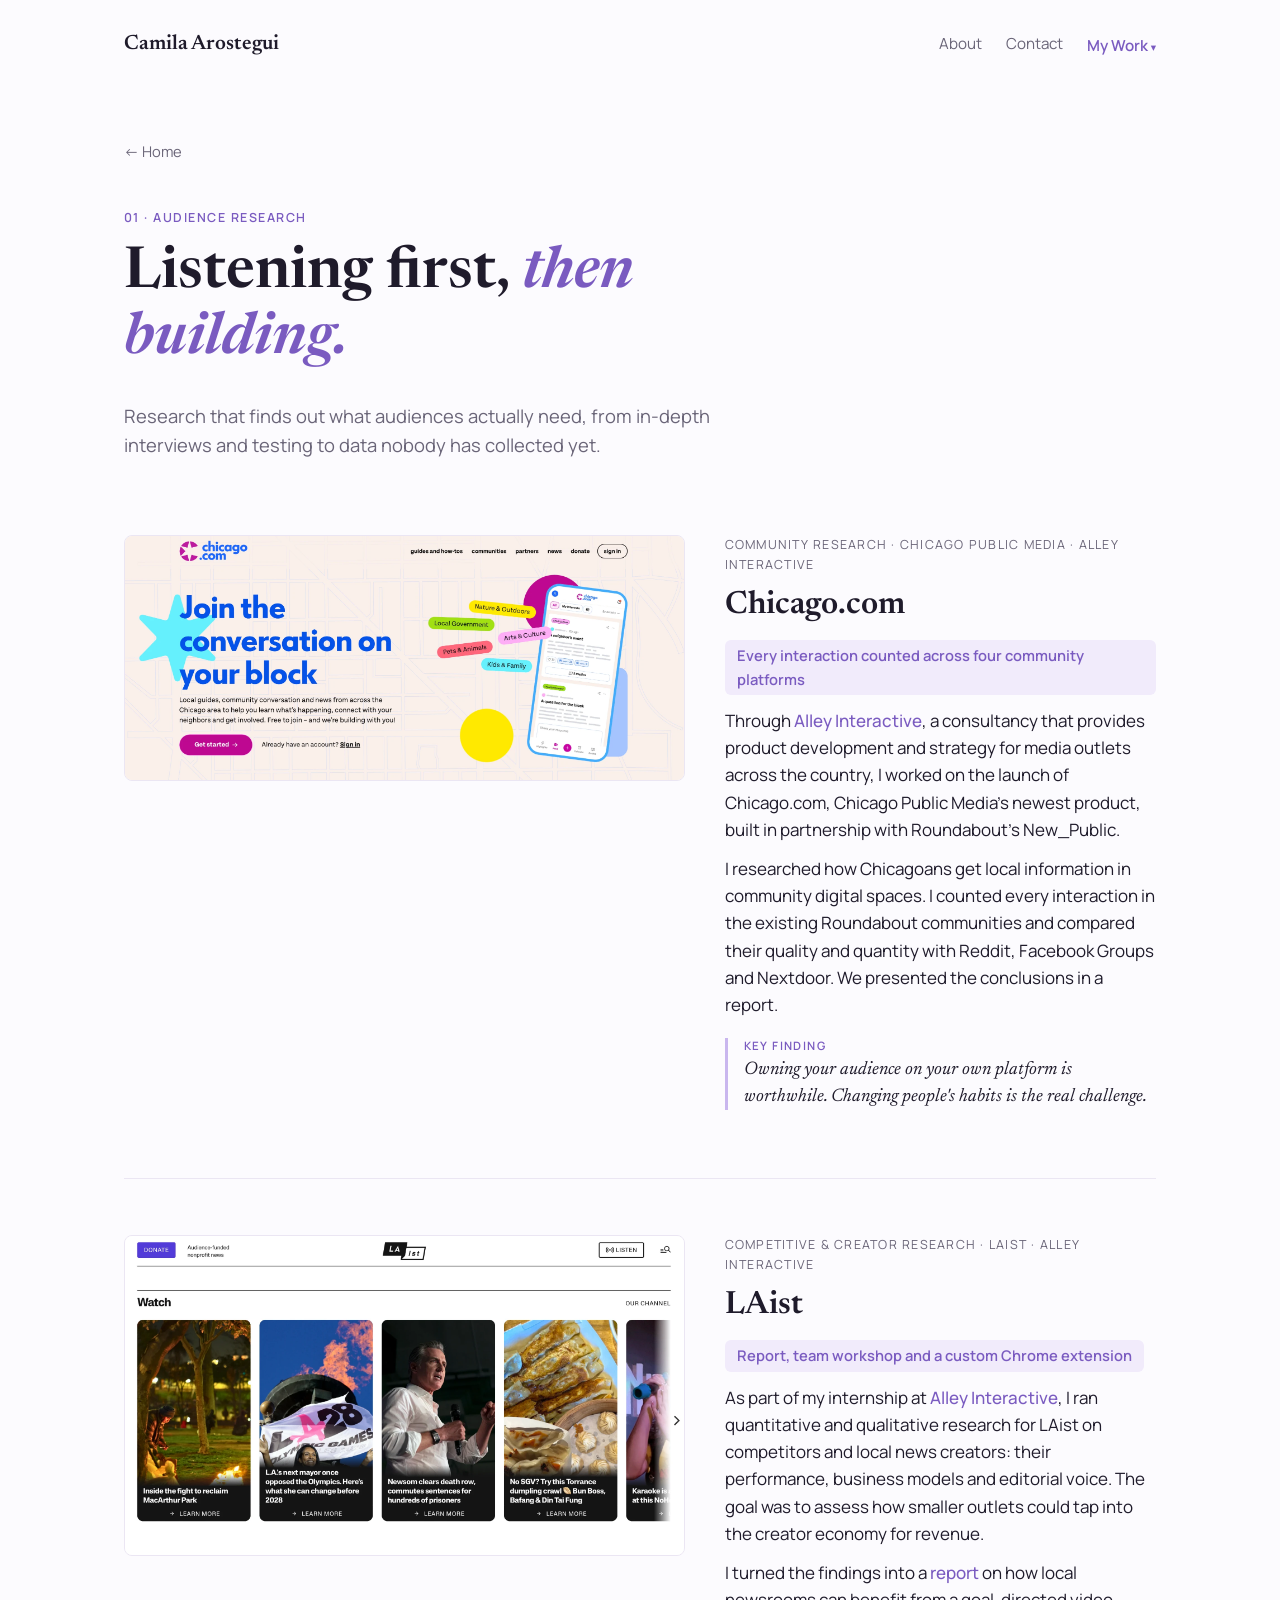
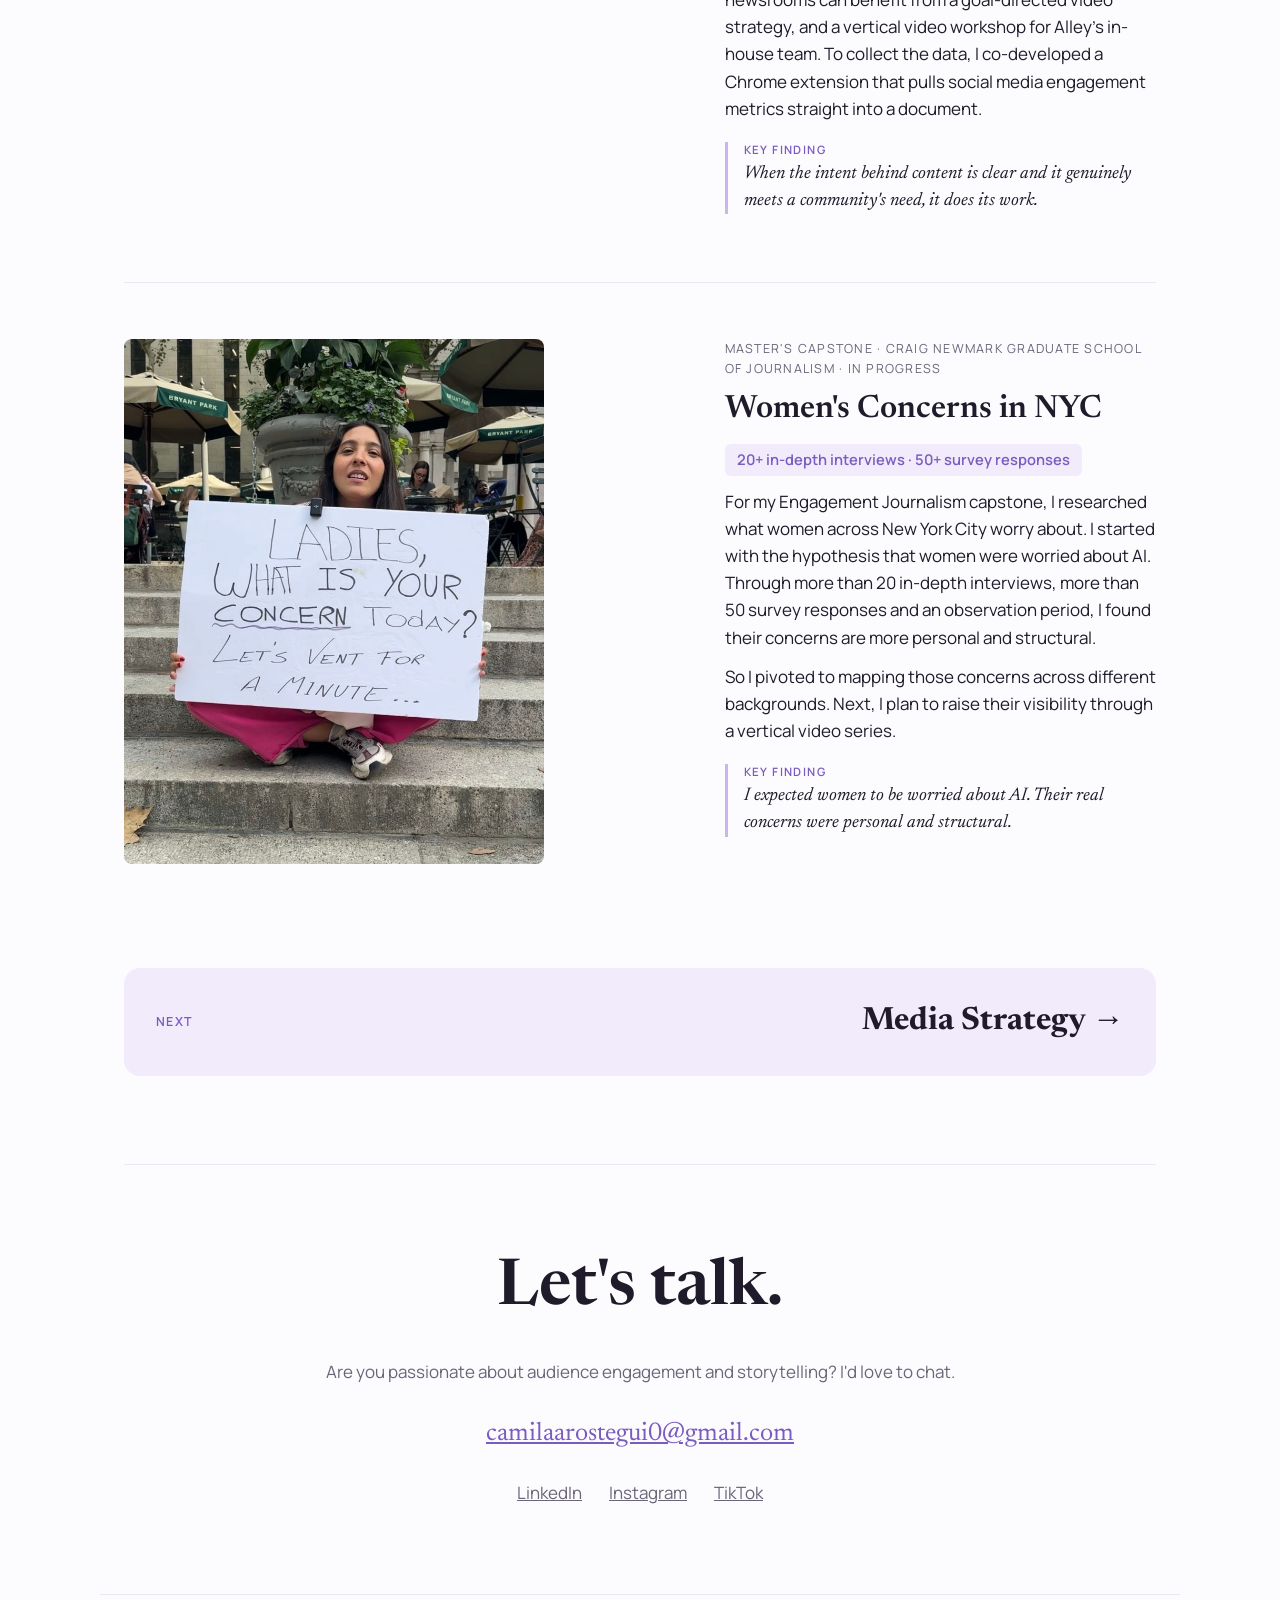
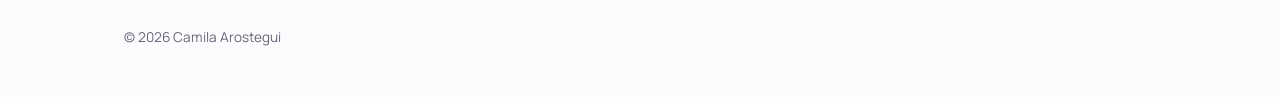
==== audience-research.html @ f0f3eaea "Launch portfolio site Co-Authored-By: Claude Opus 5.5 <noreply@anthropic.com>" ====
<!doctype html>
<html lang="en">
<head>
  <meta charset="utf-8">
  <meta name="viewport" content="width=device-width, initial-scale=1">
  <title>Audience Research — Camila Arostegui</title>
  <meta name="description" content="Audience research by Camila Arostegui: interviews, testing and original data about what communities need.">
  <link rel="preconnect" href="https://fonts.googleapis.com">
  <link rel="preconnect" href="https://fonts.gstatic.com" crossorigin>
  <link href="https://fonts.googleapis.com/css2?family=Newsreader:ital,opsz,wght@0,6..72,400;0,6..72,600;1,6..72,400;1,6..72,600&family=Manrope:wght@400;500;600;700&display=swap" rel="stylesheet">
  <link rel="stylesheet" href="styles.css">
</head>
<body>
  <header class="site-header">
    <a class="logo" href="index.html">Camila Arostegui</a>
    <nav aria-label="Main">
      <a href="index.html#about">About</a>
      <a href="#contact">Contact</a>
      <div class="dropdown">
        <a href="index.html#work" class="dropdown-toggle current" aria-haspopup="true">My Work <span aria-hidden="true">▾</span></a>
        <div class="dropdown-menu">
          <a href="audience-research.html" class="current" aria-current="page">Audience Research</a>
          <a href="media-strategy.html">Media Strategy</a>
          <a href="reporting.html">Reporting</a>
        </div>
      </div>
    </nav>
  </header>

  <main id="top">
    <section class="page-head">
      <a class="back" href="index.html">← Home</a>
      <p class="kicker">01 · Audience Research</p>
      <h1>Listening first, <em>then building.</em></h1>
      <p class="lede">Research that finds out what audiences actually need, from in-depth interviews and testing to data nobody has collected yet.</p>
    </section>

    <section class="work">
      <article class="feature">
        <a class="thumb has-img screenshot" href="https://chicago.com" target="_blank" rel="noopener" tabindex="-1">
          <img src="images/chicago-com.webp" alt="Chicago.com homepage: Join the conversation on your block, with topic tags and the community app on a phone." width="2000" height="873" loading="lazy">
        </a>
        <div>
          <p class="meta">Community research · Chicago Public Media · Alley Interactive</p>
          <h3><a href="https://chicago.com" target="_blank" rel="noopener">Chicago.com</a></h3>
          <p class="result">Every interaction counted across four community platforms</p>
          <p>Through <a class="text-link" href="https://alley.com/" target="_blank" rel="noopener">Alley Interactive</a>, a consultancy that provides product development and strategy for media outlets across the country, I worked on the launch of Chicago.com, Chicago Public Media's newest product, built in partnership with Roundabout's New_Public.</p>
          <p>I researched how Chicagoans get local information in community digital spaces. I counted every interaction in the existing Roundabout communities and compared their quality and quantity with Reddit, Facebook Groups and Nextdoor. We presented the conclusions in a report.</p>
          <p class="finding">Owning your audience on your own platform is worthwhile. Changing people's habits is the real challenge.</p>
        </div>
      </article>

      <article class="feature">
        <a class="thumb has-img screenshot" href="https://newoldweb.com/what-do-local-publishers-get-out-of-vertical-video" target="_blank" rel="noopener" tabindex="-1">
          <img src="images/laist.webp" alt="LAist's Watch section showing a row of vertical video stories." width="2000" height="1142" loading="lazy">
        </a>
        <div>
          <p class="meta">Competitive &amp; creator research · LAist · Alley Interactive</p>
          <h3><a href="https://newoldweb.com/what-do-local-publishers-get-out-of-vertical-video" target="_blank" rel="noopener">LAist</a></h3>
          <p class="result">Report, team workshop and a custom Chrome extension</p>
          <p>As part of my internship at <a class="text-link" href="https://alley.com/" target="_blank" rel="noopener">Alley Interactive</a>, I ran quantitative and qualitative research for LAist on competitors and local news creators: their performance, business models and editorial voice. The goal was to assess how smaller outlets could tap into the creator economy for revenue.</p>
          <p>I turned the findings into a <a class="text-link" href="https://newoldweb.com/what-do-local-publishers-get-out-of-vertical-video" target="_blank" rel="noopener">report</a> on how local newsrooms can benefit from a goal-directed video strategy, and a vertical video workshop for Alley's in-house team. To collect the data, I co-developed a Chrome extension that pulls social media engagement metrics straight into a document.</p>
          <p class="finding">When the intent behind content is clear and it genuinely meets a community's need, it does its work.</p>
        </div>
      </article>

      <article class="feature">
        <a class="thumb has-img portrait" href="https://www.instagram.com/p/De74T0MutDB/" target="_blank" rel="noopener" tabindex="-1">
          <img src="images/womens-concerns-nyc.jpg" alt="Camila sitting on the steps of Bryant Park holding a sign that reads: Ladies, what is your concern today? Let's vent for a minute." width="798" height="1400" loading="lazy">
        </a>
        <div>
          <p class="meta">Master's capstone · Craig Newmark Graduate School of Journalism · In progress</p>
          <h3><a href="https://www.instagram.com/p/De74T0MutDB/" target="_blank" rel="noopener">Women's Concerns in NYC</a></h3>
          <p class="result">20+ in-depth interviews · 50+ survey responses</p>
          <p>For my Engagement Journalism capstone, I researched what women across New York City worry about. I started with the hypothesis that women were worried about AI. Through more than 20 in-depth interviews, more than 50 survey responses and an observation period, I found their concerns are more personal and structural.</p>
          <p>So I pivoted to mapping those concerns across different backgrounds. Next, I plan to raise their visibility through a vertical video series.</p>
          <p class="finding">I expected women to be worried about AI. Their real concerns were personal and structural.</p>
        </div>
      </article>

      <article class="feature" hidden>
        <div class="thumb" data-label="El Gourmet Brand Relaunch" aria-hidden="true"></div>
        <div>
          <p class="meta">Brand research · El Gourmet, AMC Networks LATAM</p>
          <h3>El Gourmet Brand Relaunch</h3>
          <!-- TODO: result pill, description, key finding, link -->
          <p class="soon">Details coming soon.</p>
        </div>
      </article>
    </section>

    <section class="next-page">
      <a href="media-strategy.html"><span class="kicker">Next</span><strong>Media Strategy →</strong></a>
    </section>

    <section id="contact" class="contact">
      <h2>Let's talk.</h2>
      <p>Are you passionate about audience engagement and storytelling? I'd love to chat.</p>
      <a class="email" href="mailto:camilaarostegui0@gmail.com">camilaarostegui0@gmail.com</a>
      <div class="social">
        <a href="https://www.linkedin.com/in/camila-arostegui-7095aa18b/" target="_blank" rel="noopener">LinkedIn</a>
        <a href="https://www.instagram.com/qondahermanas/" target="_blank" rel="noopener">Instagram</a>
        <a href="https://www.tiktok.com/@qondahermanas" target="_blank" rel="noopener">TikTok</a>
      </div>
    </section>
  </main>

  <footer class="site-footer">© 2026 Camila Arostegui</footer>
</body>
</html>
---- styles.css ----
:root {
  --bg: #fcfbfe;          /* soft off-white with a hint of lilac */
  --surface: #ffffff;
  --ink: #1f1b2b;
  --muted: #6a6578;
  --rule: #ebe6f3;
  --accent: #7a5bc0;      /* deep lilac: text, links, buttons */
  --accent-soft: #c9b6ee; /* lilac details */
  --accent-wash: #f1ebfb; /* pale lilac fills */
  --serif: "Newsreader", Georgia, serif;
  --sans: "Manrope", system-ui, sans-serif;
  --max: 1080px;
}

* { box-sizing: border-box; }
html { scroll-behavior: smooth; scroll-padding-top: 24px; }
body {
  margin: 0;
  background: var(--bg);
  color: var(--ink);
  font: 17px/1.6 var(--sans);
}
a { color: inherit; }
h1, h2, h3 { font-family: var(--serif); font-weight: 600; line-height: 1.15; margin: 0 0 .5em; }
::selection { background: var(--accent-soft); }

.site-header, main, .site-footer {
  max-width: var(--max);
  margin: 0 auto;
  padding: 0 24px;
}

/* Header + nav */
.site-header {
  display: flex;
  justify-content: space-between;
  align-items: center;
  padding-top: 28px;
  padding-bottom: 28px;
}
.logo { font-family: var(--serif); font-size: 1.3rem; font-weight: 600; text-decoration: none; }
nav { display: flex; align-items: center; gap: 24px; }
nav a { text-decoration: none; font-size: .95rem; color: var(--muted); }
nav a:hover { color: var(--accent); }

.dropdown { position: relative; }
.dropdown-toggle span { font-size: .7em; }
.dropdown-menu {
  position: absolute; top: 100%; right: -12px; z-index: 10;
  min-width: 210px; padding: 8px; margin-top: 8px;
  background: var(--surface); border: 1px solid var(--rule); border-radius: 10px;
  box-shadow: 0 10px 30px rgba(122, 91, 192, .12);
  opacity: 0; visibility: hidden; transform: translateY(-4px);
  transition: opacity .15s, transform .15s, visibility .15s;
}
.dropdown-menu::before { content: ""; position: absolute; top: -10px; left: 0; right: 0; height: 10px; }
.dropdown:hover .dropdown-menu,
.dropdown:focus-within .dropdown-menu { opacity: 1; visibility: visible; transform: none; }
.dropdown-menu a { display: block; padding: 8px 12px; border-radius: 6px; color: var(--ink); }
.dropdown-menu a:hover, .dropdown-menu a.current { background: var(--accent-wash); color: var(--accent); }

/* Hero */
.hero { padding: 72px 0 96px; }
.kicker { text-transform: uppercase; letter-spacing: .12em; font-size: .78rem; color: var(--accent); font-weight: 600; }
.hero h1 { font-size: clamp(2.2rem, 5.5vw, 4rem); max-width: 18ch; }
.hero h1 em { color: var(--accent); }
.lede { font-size: 1.15rem; color: var(--muted); max-width: 54ch; }
nav a.current { color: var(--accent); font-weight: 600; }

/* Homepage: two options */
.options { display: flex; flex-direction: column; align-items: stretch; flex-wrap: nowrap; gap: 20px; margin-top: 48px; }
.option-btn {
  display: block; padding: 20px 24px; text-align: center; text-decoration: none;
  font-family: var(--serif); font-size: clamp(1.4rem, 2.5vw, 1.75rem); color: var(--accent);
  border: 3px solid var(--accent); background: transparent;
  transition: background .2s, color .2s;
}
.option-btn:hover, .option-btn:focus-visible { background: var(--accent); color: #fff; outline: none; }

/* Inner page header */
.page-head { padding: 48px 0 56px; }
.page-head h1 { font-size: clamp(2.2rem, 5vw, 3.6rem); max-width: 20ch; }
.page-head h1 em { color: var(--accent); }
.back { display: inline-block; margin-bottom: 32px; text-decoration: none; color: var(--muted); font-size: .92rem; }
.back:hover { color: var(--accent); }
.page-head + .work { padding-top: 0; }

/* Next page link */
.next-page { padding: 0 0 88px; }
.next-page a {
  display: flex; justify-content: space-between; align-items: center; gap: 16px;
  padding: 28px 32px; border-radius: 16px; background: var(--accent-wash); text-decoration: none;
}
.next-page .kicker { margin: 0; }
.next-page strong { font-family: var(--serif); font-size: clamp(1.4rem, 3vw, 2rem); }
.next-page a:hover strong { color: var(--accent); }
.btn {
  display: inline-block; padding: 12px 22px; border: 1px solid var(--ink);
  border-radius: 999px; text-decoration: none; font-weight: 500; font-size: .95rem;
}
.btn.primary { background: var(--accent); border-color: var(--accent); color: #fff; }
.btn:hover { border-color: var(--accent); color: var(--accent); }
.btn.primary:hover { background: #64479f; color: #fff; }

/* Sections */
section { padding: 88px 0; }
.section-head h2, .about h2 { font-size: 2.2rem; }

/* Work tabs */
.tabs {
  display: flex; gap: 4px; flex-wrap: wrap;
  border-bottom: 1px solid var(--rule); margin-bottom: 32px;
}
.tabs button {
  font: 500 .95rem var(--sans); color: var(--muted);
  background: none; border: 0; border-bottom: 2px solid transparent;
  padding: 12px 16px; margin-bottom: -1px; cursor: pointer;
}
.tabs button:hover { color: var(--accent); }
.tabs button[aria-selected="true"] { color: var(--accent); border-bottom-color: var(--accent); }
.tabs button:focus-visible { outline: 2px solid var(--accent-soft); outline-offset: 2px; border-radius: 4px; }
.panel-intro { color: var(--muted); margin: 0 0 32px; }

.thumb { background: var(--accent-wash); aspect-ratio: 3 / 2; border-radius: 8px; margin-bottom: 16px; }
.meta { font-size: .78rem; text-transform: uppercase; letter-spacing: .1em; color: var(--muted); margin: 0 0 6px; }
h3 a { text-decoration: none; }
h3 a:hover { color: var(--accent); }
.text-link { color: var(--accent); font-weight: 500; text-decoration: none; }
.text-link:hover { text-decoration: underline; }

.feature { display: grid; grid-template-columns: 1.3fr 1fr; gap: 40px; align-items: center; }
.feature h3 { font-size: 2rem; }
.grid { display: grid; grid-template-columns: repeat(3, 1fr); gap: 32px; }
.card h3 { font-size: 1.3rem; }
.card p:last-child { color: var(--muted); font-size: .95rem; }

/* About */
.about { display: grid; grid-template-columns: 280px 1fr; gap: 56px; align-items: center; border-top: 1px solid var(--rule); }
.photo {
  display: block; width: 100%; height: auto; aspect-ratio: 4 / 5; object-fit: cover;
  border-radius: 8px; box-shadow: 14px 14px 0 var(--accent-soft);
}
.about .kicker { margin: 0 0 8px; }

/* Thumbnail labels (until real images are added) */
.thumb[data-label] { display: flex; align-items: center; justify-content: center; text-align: center; padding: 16px; }
.thumb[data-label]::after { content: attr(data-label); font-family: var(--serif); font-size: 1.15rem; color: var(--accent); }

/* Case study */
.case h3 { font-size: clamp(2rem, 4vw, 2.8rem); }
.case h4 { font: 600 .8rem var(--sans); text-transform: uppercase; letter-spacing: .1em; color: var(--accent); margin: 0 0 8px; }
.case-lede { font-size: 1.15rem; max-width: 60ch; }
.stats {
  list-style: none; padding: 0; margin: 40px 0;
  display: grid; grid-template-columns: repeat(4, 1fr); gap: 16px;
}
.stats li { background: var(--accent-wash); border-radius: 10px; padding: 20px; }
.stats strong { display: block; font-family: var(--serif); font-size: 2.2rem; line-height: 1.1; color: var(--accent); }
.stats span { font-size: .88rem; color: var(--muted); }
.case-body { display: grid; grid-template-columns: 1fr 1fr; gap: 40px; margin-bottom: 40px; }
.case-body p { margin: 0; }
.series { display: grid; grid-template-columns: 1fr 1fr; gap: 16px; margin-bottom: 32px; }
.series-card {
  display: flex; flex-direction: column; gap: 4px; padding: 20px;
  border: 1px solid var(--rule); border-radius: 10px; text-decoration: none; background: var(--surface);
  transition: border-color .15s, transform .15s;
}
.series-card:hover { border-color: var(--accent-soft); transform: translateY(-2px); }
.series-card strong { font-family: var(--serif); font-size: 1.3rem; }
.series-card span:last-child { color: var(--accent); font-size: .92rem; }
.case-links { display: flex; gap: 12px; flex-wrap: wrap; }

/* Project cards */
.grid.two { grid-template-columns: repeat(2, 1fr); }
.feature { margin-bottom: 56px; padding-bottom: 56px; border-bottom: 1px solid var(--rule); align-items: start; }
.feature p, .card p { margin: 0 0 12px; }
.result {
  display: inline-block; font-weight: 600; font-size: .92rem; color: var(--accent);
  background: var(--accent-wash); padding: 4px 12px; border-radius: 6px;
}
.role { font-size: .85rem; color: var(--muted); }
.finding {
  margin-top: 20px !important; padding-left: 16px; border-left: 3px solid var(--accent-soft);
  font-family: var(--serif); font-style: italic; font-size: 1.15rem; line-height: 1.45; color: var(--ink);
}
.finding::before {
  content: "Key finding"; display: block; margin-bottom: 4px;
  font: 600 .72rem var(--sans); font-style: normal; text-transform: uppercase; letter-spacing: .12em; color: var(--accent);
}
.feature:last-child { margin-bottom: 0; padding-bottom: 0; border-bottom: 0; }
.card p:last-child { color: var(--muted); }
.thumb.has-img { display: block; overflow: hidden; }
.thumb.has-img img { width: 100%; height: 100%; object-fit: cover; display: block; transition: transform .3s; }
.thumb.has-img:hover img { transform: scale(1.03); }

/* Contact */
.contact { text-align: center; border-top: 1px solid var(--rule); }
.contact h2 { font-size: clamp(2.4rem, 6vw, 4rem); }
.contact p { color: var(--muted); }
.email { display: inline-block; font-family: var(--serif); font-size: clamp(1.1rem, 4vw, 1.6rem); color: var(--accent); margin: 12px 0 24px; word-break: break-word; }
.social a { margin: 0 12px; color: var(--muted); }
.social a:hover { color: var(--accent); }

.site-footer { padding-top: 32px; padding-bottom: 48px; color: var(--muted); font-size: .85rem; border-top: 1px solid var(--rule); }

@media (max-width: 760px) {
  .feature, .about { grid-template-columns: 1fr; gap: 24px; }
  .grid, .grid.two { grid-template-columns: 1fr; }
  .stats { grid-template-columns: 1fr 1fr; }
  .case-body, .series { grid-template-columns: 1fr; gap: 20px; }
  .options { margin-top: 36px; gap: 16px; }
  .option-btn { padding: 16px 20px; }
  .page-head { padding: 24px 0 40px; }
  .next-page { padding-bottom: 64px; }
  .next-page a { padding: 20px 24px; }
  .photo { max-width: 320px; }
  nav { gap: 8px 16px; flex-wrap: wrap; }
  .dropdown-menu { right: 0; }
  .hero { padding: 40px 0 64px; }
  section { padding: 64px 0; }
  .site-header, main, .site-footer { padding-left: 16px; padding-right: 16px; }
  .site-header { flex-wrap: wrap; gap: 12px; }
  .tabs { flex-wrap: nowrap; overflow-x: auto; }
  .tabs button { white-space: nowrap; padding: 12px 12px; }
}

/* Portrait (vertical video) thumbnails */
.thumb.portrait { aspect-ratio: 4 / 5; max-width: 420px; }
.thumb.portrait img { object-position: 50% 45%; }

/* Website screenshots: show the whole image, no crop */
.thumb.screenshot { aspect-ratio: auto; border: 1px solid var(--rule); }
.thumb.screenshot img { height: auto; }

/* Reporting groups */
.group-head { font-size: 1.6rem; margin: 0 0 24px; padding-bottom: 12px; border-bottom: 1px solid var(--rule); }
.grid + .group-head { margin-top: 72px; }
.card .links { display: flex; gap: 20px; flex-wrap: wrap; }
.card .links a { color: var(--accent); font-size: .95rem; }
.card > p:not(.meta):not(.result):not(.links) { color: var(--muted); font-size: .95rem; }

/* Homepage: About Me at the top */
.about-hero { display: grid; grid-template-columns: 300px 1fr; gap: 56px; align-items: center; padding: 56px 0 0; }
.about-hero h1 { font-size: clamp(2.4rem, 5vw, 3.6rem); max-width: none; }
.about-hero .kicker { margin: 0 0 8px; }
.about-hero p:not(.kicker) { color: var(--muted); max-width: 60ch; }
.about-hero + .options { margin-top: 72px; }

/* Homepage: closing statement */
.statement { border-top: 1px solid var(--rule); margin-top: 88px; text-align: center; }
.statement h2, .statement .lede { margin-left: auto; margin-right: auto; }
.statement h2 { font-size: clamp(2rem, 4.5vw, 3.2rem); max-width: 20ch; text-wrap: balance; }
.statement h2 em { color: var(--accent); }

@media (max-width: 760px) {
  .about-hero { grid-template-columns: 1fr; gap: 32px; padding-top: 24px; }
  .about-hero + .options { margin-top: 48px; }
  .statement { margin-top: 64px; }
}

/* Que Onda Hermanas: in-person events */
.events { display: grid; grid-template-columns: repeat(3, 1fr); gap: 16px; margin: 0 0 40px; }
.events figure { margin: 0; }
.events img { display: block; width: 100%; height: auto; aspect-ratio: 1 / 1; object-fit: cover; border-radius: 10px; }
.events figcaption { margin-top: 8px; font-size: .88rem; color: var(--muted); }
@media (max-width: 760px) { .events { grid-template-columns: 1fr; } }

/* Inline text links: lilac underline, violet highlight on hover */
.inline-link {
  color: var(--ink); text-decoration: underline; text-decoration-color: var(--accent-soft);
  text-decoration-thickness: 2px; text-underline-offset: 3px;
  padding: 0 2px; margin: 0 -2px; border-radius: 4px;
  transition: background .15s, color .15s, text-decoration-color .15s;
}
.inline-link:hover, .inline-link:focus-visible {
  color: var(--accent); background: var(--accent-wash); text-decoration-color: var(--accent); outline: none;
}

/* Project detail pages */
.block-body { max-width: 68ch; }
.block-body p { color: var(--muted); margin: 0 0 14px; }
.examples { display: grid; grid-template-columns: repeat(4, 1fr); gap: 16px; margin-top: 28px; }
.examples figure { margin: 0; }
.examples .thumb { aspect-ratio: 4 / 5; margin-bottom: 8px; }
.examples img { display: block; width: 100%; height: 100%; object-fit: cover; }
.examples figcaption { font-size: .88rem; color: var(--muted); }
@media (max-width: 760px) {
  .examples { grid-template-columns: 1fr 1fr; }
  }

/* Clickable project cards */
a.project-link { display: block; text-decoration: none; color: inherit; border-radius: 10px; }
a.project-link h3 { transition: color .15s; }
a.project-link .thumb { transition: transform .2s, box-shadow .2s; }
a.project-link:hover h3, a.project-link:focus-visible h3 { color: var(--accent); }
a.project-link:hover .thumb, a.project-link:focus-visible .thumb { transform: translateY(-3px); box-shadow: 0 10px 24px rgba(122, 91, 192, .15); }
a.project-link:focus-visible { outline: 2px solid var(--accent-soft); outline-offset: 6px; }
.see-more { color: var(--accent); font-weight: 600; font-size: .92rem; }
.card .soon { color: var(--muted); font-style: italic; }
.detail-body { padding-top: 0; }
.detail-body .result { margin: 0 0 24px; }
.examples-head { font-size: 1.6rem; margin: 48px 0 0; padding-bottom: 12px; border-bottom: 1px solid var(--rule); }
.campaign { scroll-margin-top: 24px; }
.campaign .examples-head { margin-bottom: 8px; }
.campaign .meta { margin-bottom: 16px; }
.detail-body .soon { color: var(--muted); font-style: italic; }
.soon { color: var(--muted); font-style: italic; }
.examples.wide { grid-template-columns: 1fr; max-width: 760px; }
.examples.wide .thumb { aspect-ratio: auto; }
.examples.wide img { height: auto; }
@media (max-width: 760px) { .examples.wide { grid-template-columns: 1fr; } }

/* Homepage statement photos */
.statement-photos { display: grid; grid-template-columns: repeat(3, 1fr); gap: 16px; margin-top: 48px; }
.statement-photos img { display: block; width: 100%; height: auto; aspect-ratio: 3 / 2; object-fit: cover; border-radius: 10px; }
@media (max-width: 760px) { .statement-photos { grid-template-columns: 1fr; gap: 12px; margin-top: 32px; } }

/* Hidden drafts stay hidden even when a class sets display */
[hidden] { display: none !important; }
.feature:not(:has(~ .feature:not([hidden]))) { margin-bottom: 0; padding-bottom: 0; border-bottom: 0; }
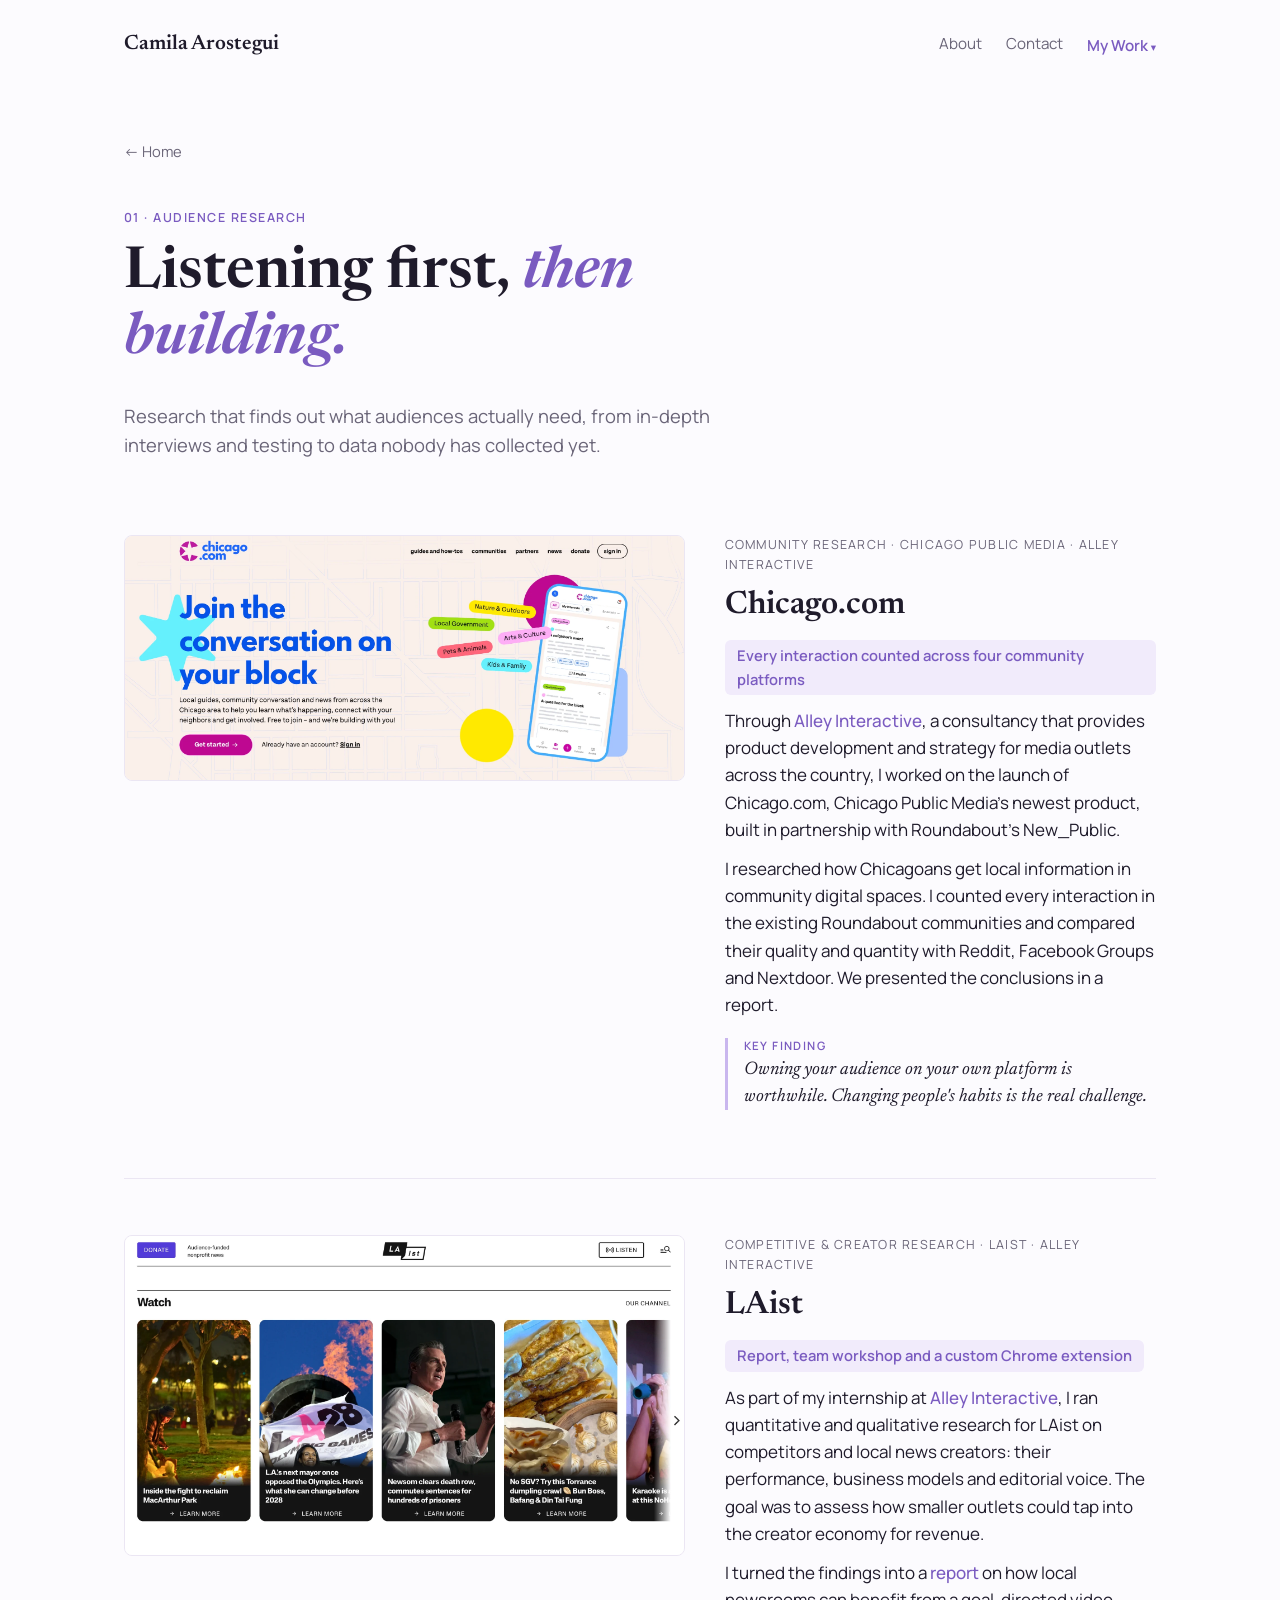
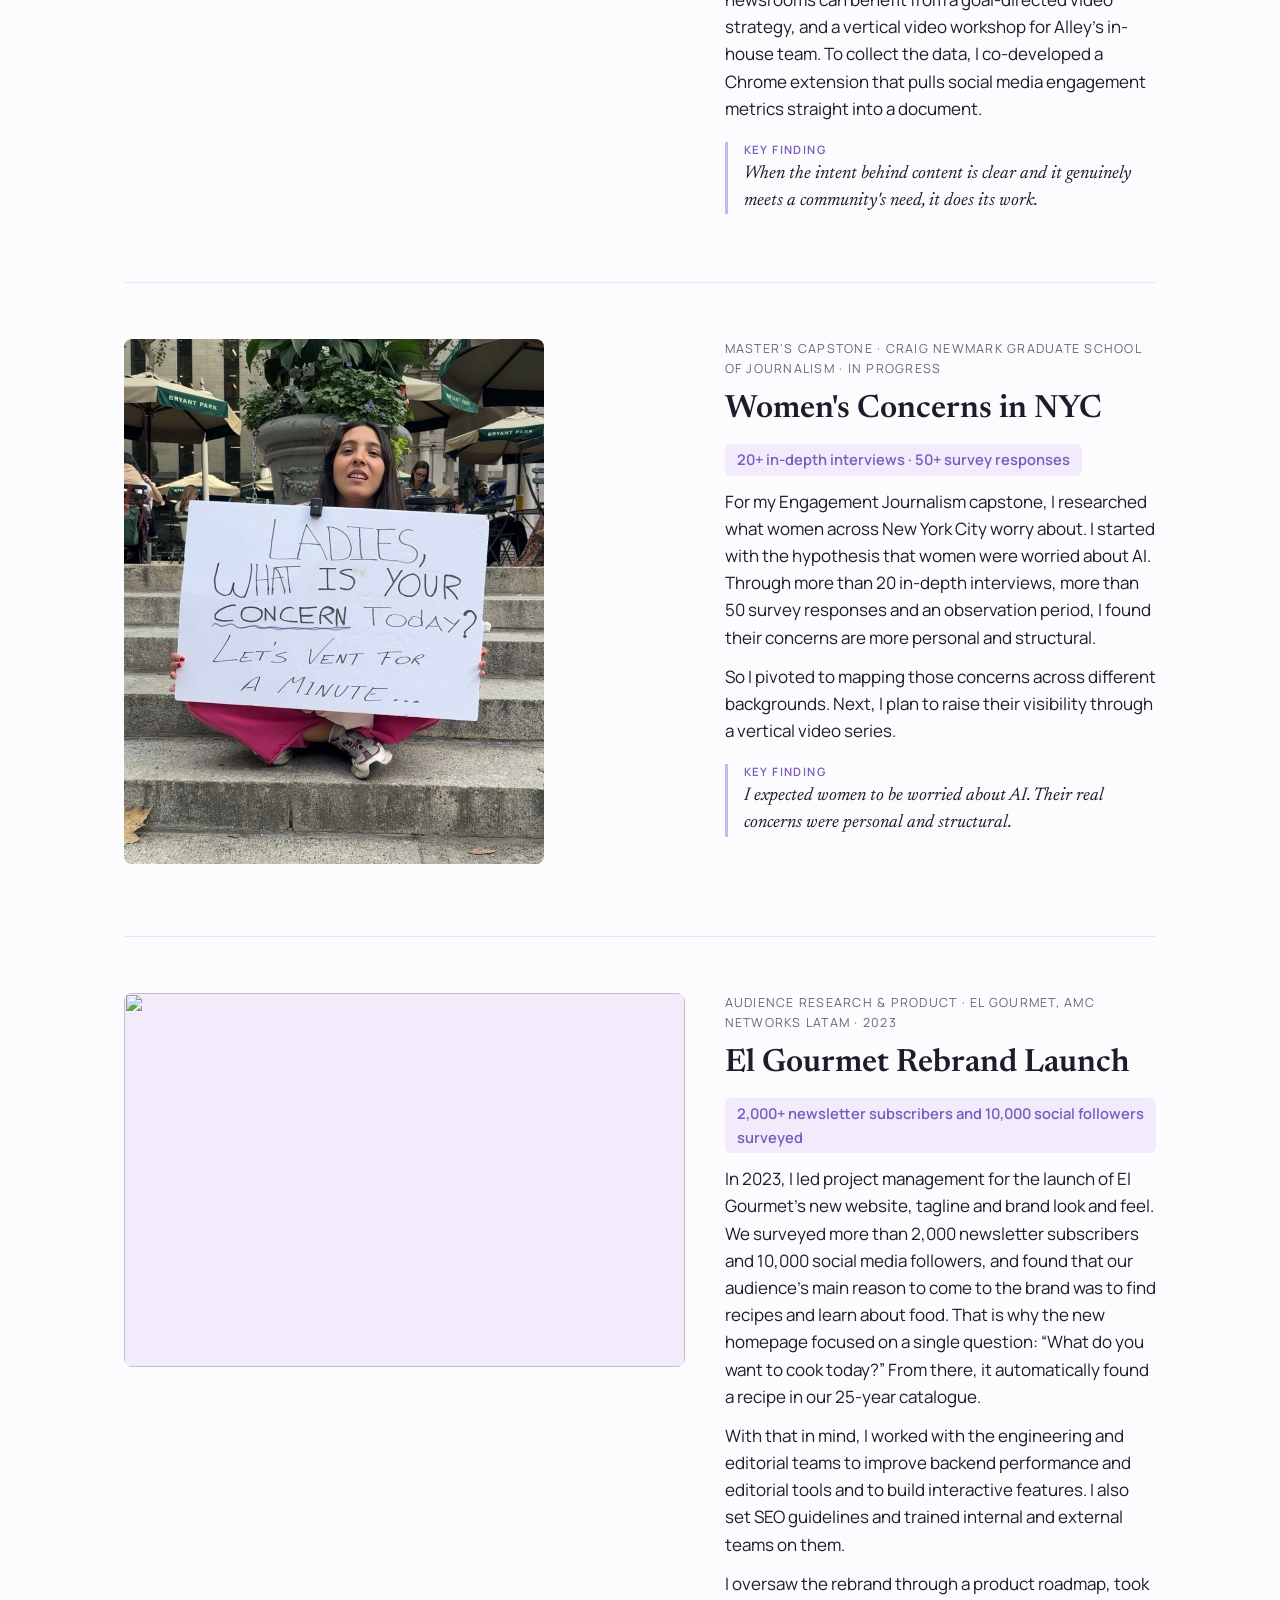
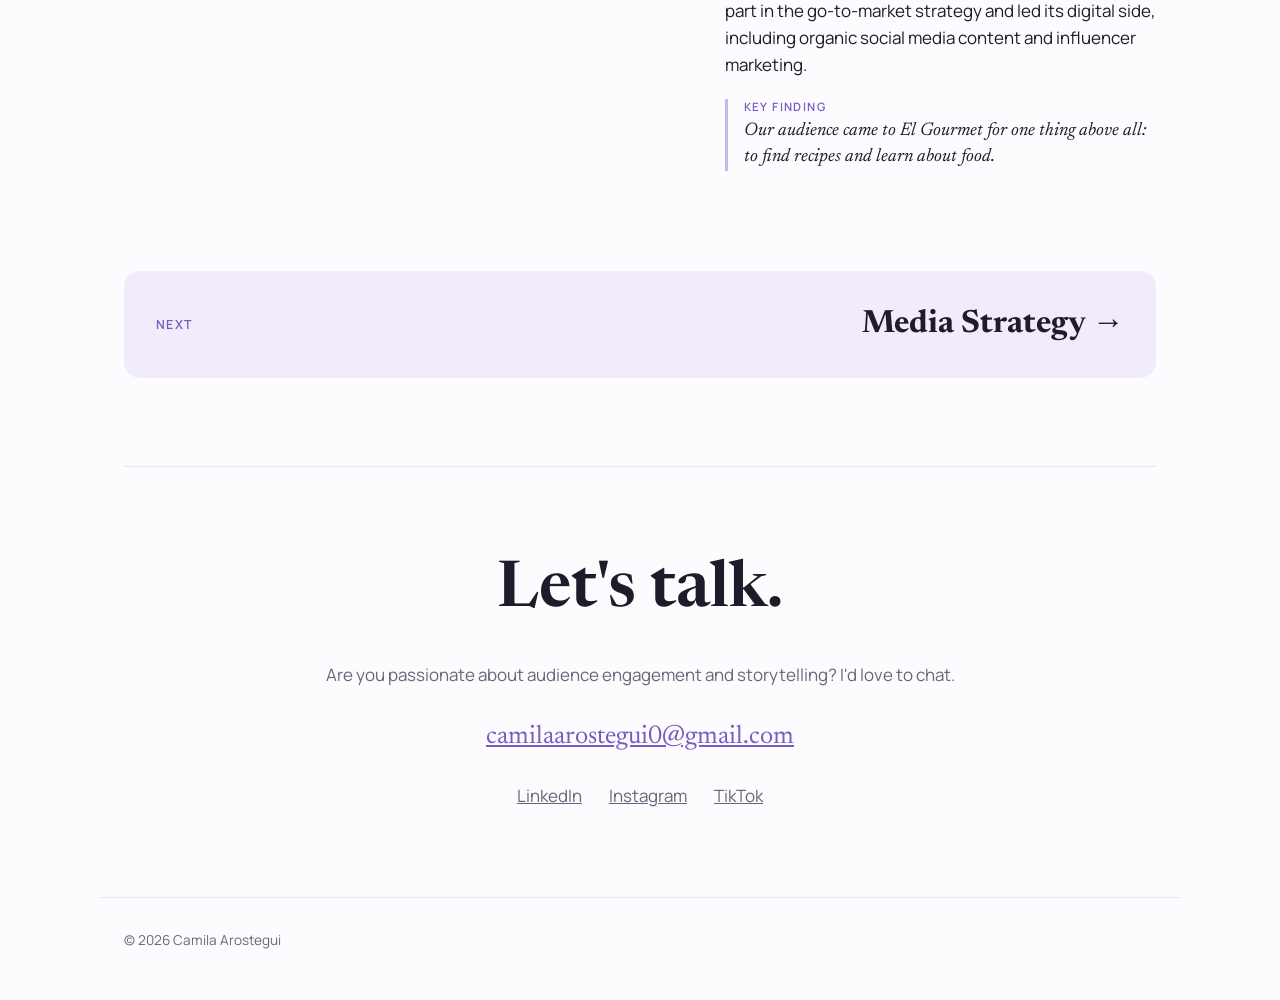
==== commit e6d02ca9: "Add Event Activations details, El Gourmet Rebrand Launch and Social Media Campaigns Co-Authored-By: " ====
--- a/audience-research.html
+++ b/audience-research.html
@@ -78,13 +78,18 @@
         </div>
       </article>
 
-      <article class="feature" hidden>
-        <div class="thumb" data-label="El Gourmet Brand Relaunch" aria-hidden="true"></div>
+      <article class="feature">
+        <a class="thumb has-img" href="https://www.youtube.com/watch?v=cortcF19QIM" target="_blank" rel="noopener" tabindex="-1" aria-hidden="true">
+          <img src="https://i.ytimg.com/vi/cortcF19QIM/hqdefault.jpg" alt="" loading="lazy">
+        </a>
         <div>
-          <p class="meta">Brand research · El Gourmet, AMC Networks LATAM</p>
-          <h3>El Gourmet Brand Relaunch</h3>
-          <!-- TODO: result pill, description, key finding, link -->
-          <p class="soon">Details coming soon.</p>
+          <p class="meta">Audience research &amp; product · El Gourmet, AMC Networks LATAM · 2023</p>
+          <h3><a href="https://www.youtube.com/watch?v=cortcF19QIM" target="_blank" rel="noopener">El Gourmet Rebrand Launch</a></h3>
+          <p class="result">2,000+ newsletter subscribers and 10,000 social followers surveyed</p>
+          <p>In 2023, I led project management for the launch of El Gourmet's new website, tagline and brand look and feel. We surveyed more than 2,000 newsletter subscribers and 10,000 social media followers, and found that our audience's main reason to come to the brand was to find recipes and learn about food. That is why the new homepage focused on a single question: “What do you want to cook today?” From there, it automatically found a recipe in our 25-year catalogue.</p>
+          <p>With that in mind, I worked with the engineering and editorial teams to improve backend performance and editorial tools and to build interactive features. I also set SEO guidelines and trained internal and external teams on them.</p>
+          <p>I oversaw the rebrand through a product roadmap, took part in the go-to-market strategy and led its digital side, including organic social media content and influencer marketing.</p>
+          <p class="finding">Our audience came to El Gourmet for one thing above all: to find recipes and learn about food.</p>
         </div>
       </article>
     </section>
--- a/styles.css
+++ b/styles.css
@@ -318,3 +318,10 @@
 /* Hidden drafts stay hidden even when a class sets display */
 [hidden] { display: none !important; }
 .feature:not(:has(~ .feature:not([hidden]))) { margin-bottom: 0; padding-bottom: 0; border-bottom: 0; }
+a.thumb { text-decoration: none; }
+.examples.single { grid-template-columns: minmax(0, 340px); }
+.split { display: grid; grid-template-columns: 1fr 340px; gap: 48px; align-items: start; }
+.split .examples { margin-top: 0; }
+@media (max-width: 760px) { .split { grid-template-columns: 1fr; gap: 24px; } }
+.post-links { list-style: none; padding: 0; margin: 8px 0 0; display: grid; gap: 6px; font-size: .92rem; }
+.post-links li::before { content: "▸ "; color: var(--accent-soft); }
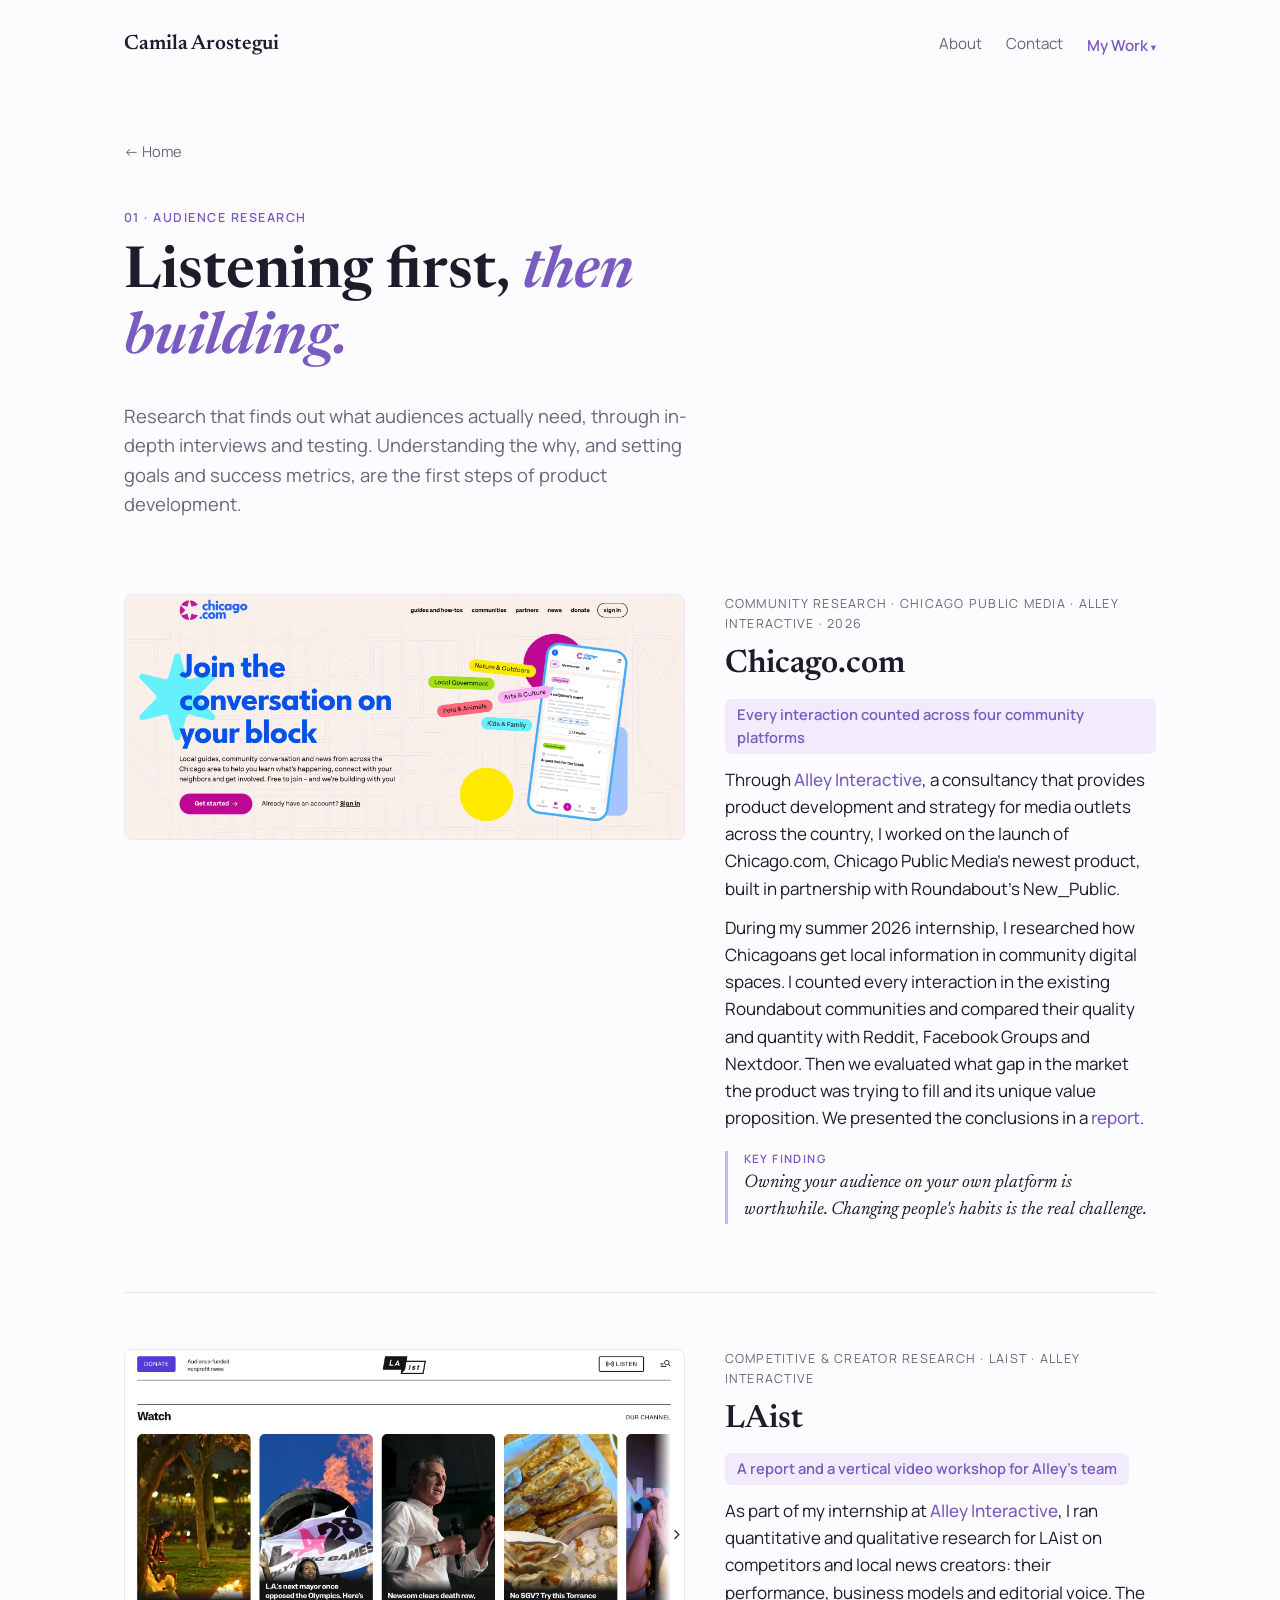
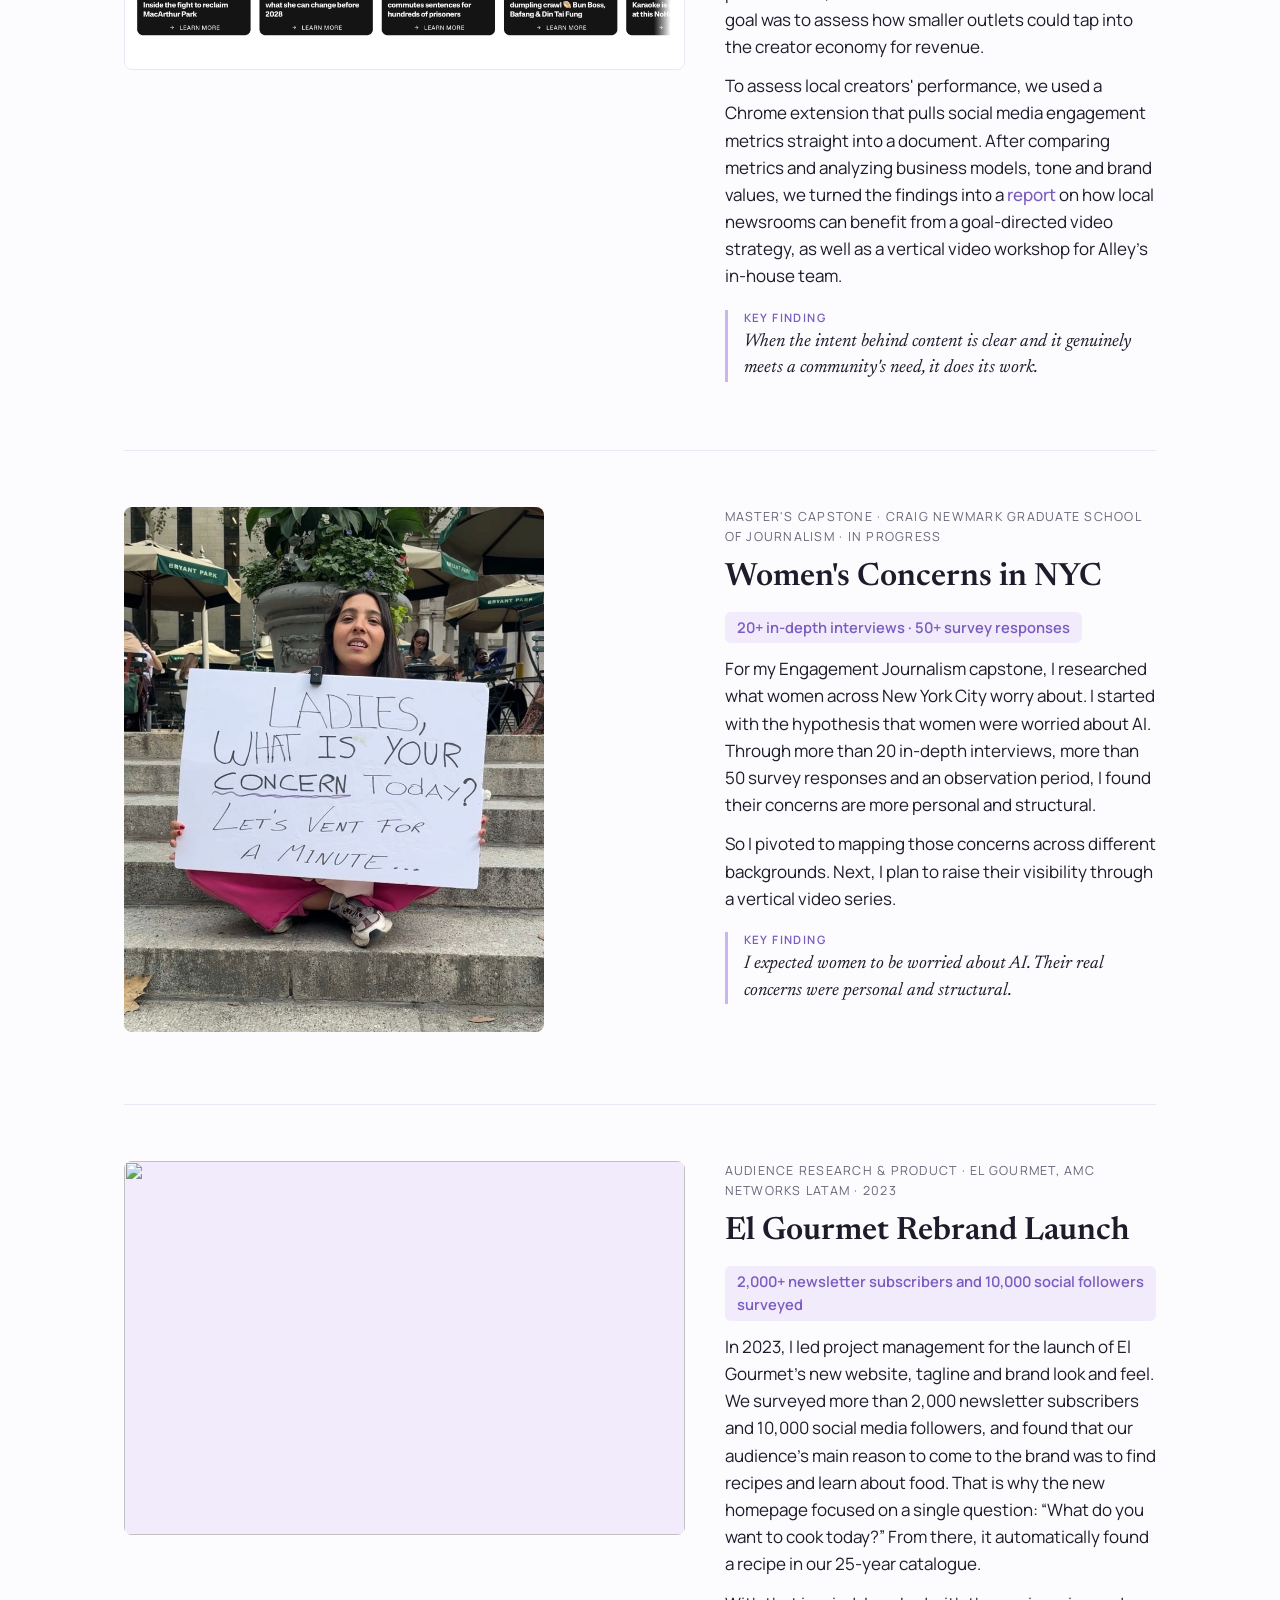
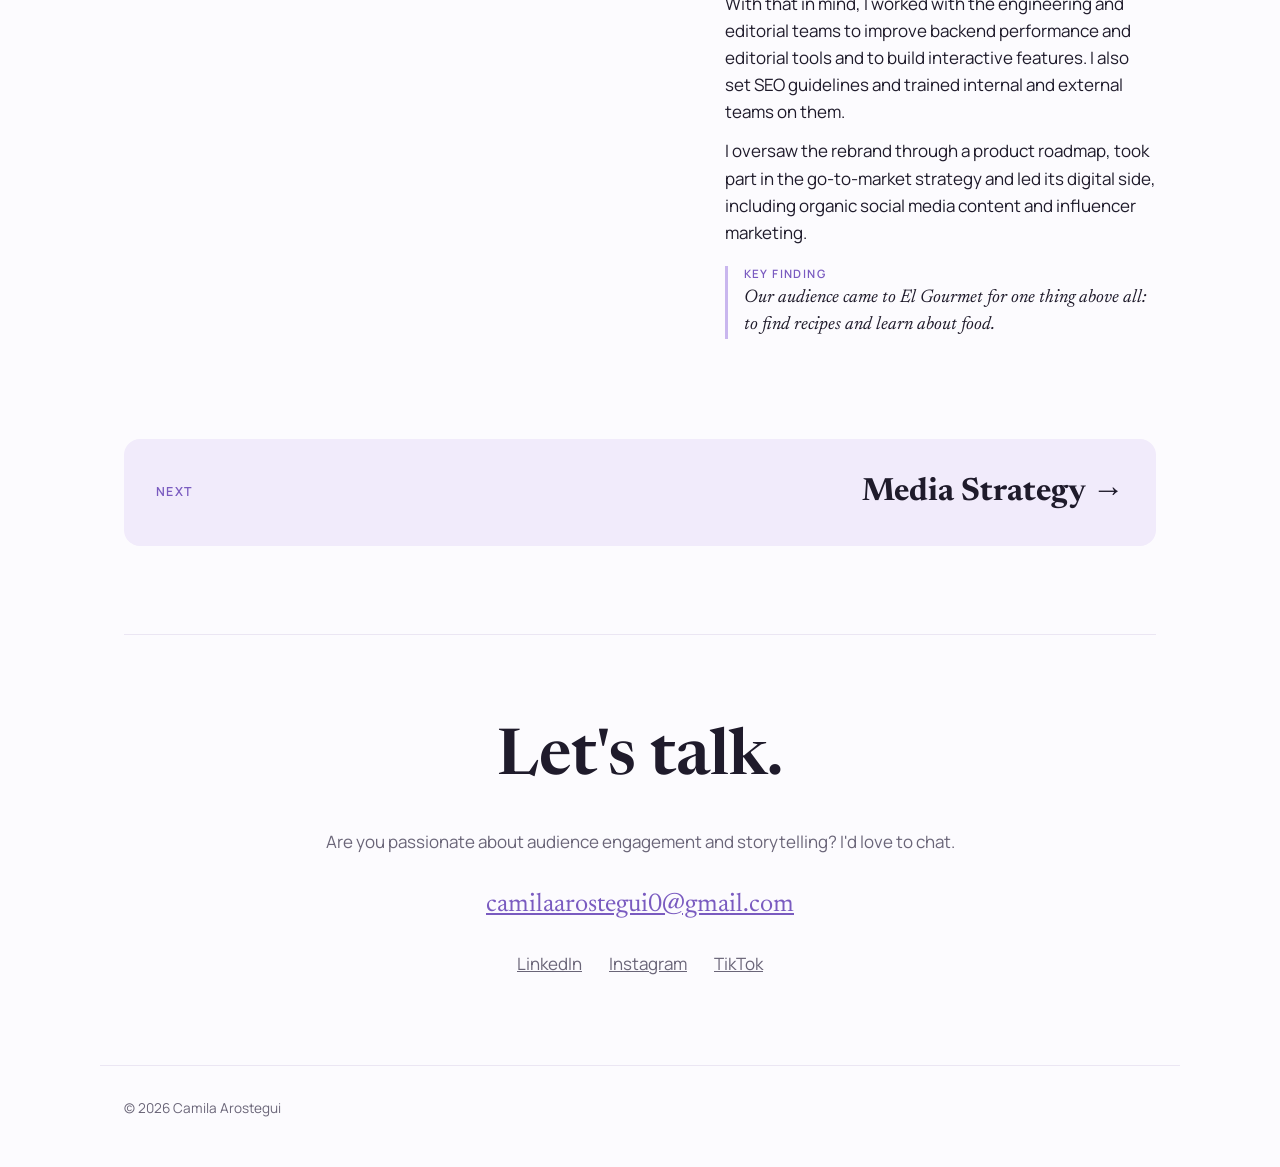
==== commit d8880c4d: "Update homepage, Audience Research, Chicago.com and LAist copy Co-Authored-By: Claude Opus 5.5 <nore" ====
--- a/audience-research.html
+++ b/audience-research.html
@@ -9,6 +9,8 @@
   <link rel="preconnect" href="https://fonts.gstatic.com" crossorigin>
   <link href="https://fonts.googleapis.com/css2?family=Newsreader:ital,opsz,wght@0,6..72,400;0,6..72,600;1,6..72,400;1,6..72,600&family=Manrope:wght@400;500;600;700&display=swap" rel="stylesheet">
   <link rel="stylesheet" href="styles.css">
+  <link rel="icon" href="favicon.svg" type="image/svg+xml">
+  <link rel="apple-touch-icon" href="apple-touch-icon.png">
 </head>
 <body>
   <header class="site-header">
@@ -32,7 +34,7 @@
       <a class="back" href="index.html">← Home</a>
       <p class="kicker">01 · Audience Research</p>
       <h1>Listening first, <em>then building.</em></h1>
-      <p class="lede">Research that finds out what audiences actually need, from in-depth interviews and testing to data nobody has collected yet.</p>
+      <p class="lede">Research that finds out what audiences actually need, through in-depth interviews and testing. Understanding the why, and setting goals and success metrics, are the first steps of product development.</p>
     </section>
 
     <section class="work">
@@ -41,11 +43,11 @@
           <img src="images/chicago-com.webp" alt="Chicago.com homepage: Join the conversation on your block, with topic tags and the community app on a phone." width="2000" height="873" loading="lazy">
         </a>
         <div>
-          <p class="meta">Community research · Chicago Public Media · Alley Interactive</p>
+          <p class="meta">Community research · Chicago Public Media · Alley Interactive · 2026</p>
           <h3><a href="https://chicago.com" target="_blank" rel="noopener">Chicago.com</a></h3>
           <p class="result">Every interaction counted across four community platforms</p>
           <p>Through <a class="text-link" href="https://alley.com/" target="_blank" rel="noopener">Alley Interactive</a>, a consultancy that provides product development and strategy for media outlets across the country, I worked on the launch of Chicago.com, Chicago Public Media's newest product, built in partnership with Roundabout's New_Public.</p>
-          <p>I researched how Chicagoans get local information in community digital spaces. I counted every interaction in the existing Roundabout communities and compared their quality and quantity with Reddit, Facebook Groups and Nextdoor. We presented the conclusions in a report.</p>
+          <p>During my summer 2026 internship, I researched how Chicagoans get local information in community digital spaces. I counted every interaction in the existing Roundabout communities and compared their quality and quantity with Reddit, Facebook Groups and Nextdoor. Then we evaluated what gap in the market the product was trying to fill and its unique value proposition. We presented the conclusions in a <a class="text-link" href="https://newoldweb.com/should-news-organizations-build-community-forums-again" target="_blank" rel="noopener">report</a>.</p>
           <p class="finding">Owning your audience on your own platform is worthwhile. Changing people's habits is the real challenge.</p>
         </div>
       </article>
@@ -57,9 +59,9 @@
         <div>
           <p class="meta">Competitive &amp; creator research · LAist · Alley Interactive</p>
           <h3><a href="https://newoldweb.com/what-do-local-publishers-get-out-of-vertical-video" target="_blank" rel="noopener">LAist</a></h3>
-          <p class="result">Report, team workshop and a custom Chrome extension</p>
+          <p class="result">A report and a vertical video workshop for Alley's team</p>
           <p>As part of my internship at <a class="text-link" href="https://alley.com/" target="_blank" rel="noopener">Alley Interactive</a>, I ran quantitative and qualitative research for LAist on competitors and local news creators: their performance, business models and editorial voice. The goal was to assess how smaller outlets could tap into the creator economy for revenue.</p>
-          <p>I turned the findings into a <a class="text-link" href="https://newoldweb.com/what-do-local-publishers-get-out-of-vertical-video" target="_blank" rel="noopener">report</a> on how local newsrooms can benefit from a goal-directed video strategy, and a vertical video workshop for Alley's in-house team. To collect the data, I co-developed a Chrome extension that pulls social media engagement metrics straight into a document.</p>
+          <p>To assess local creators' performance, we used a Chrome extension that pulls social media engagement metrics straight into a document. After comparing metrics and analyzing business models, tone and brand values, we turned the findings into a <a class="text-link" href="https://newoldweb.com/what-do-local-publishers-get-out-of-vertical-video" target="_blank" rel="noopener">report</a> on how local newsrooms can benefit from a goal-directed video strategy, as well as a vertical video workshop for Alley's in-house team.</p>
           <p class="finding">When the intent behind content is clear and it genuinely meets a community's need, it does its work.</p>
         </div>
       </article>
--- a/styles.css
+++ b/styles.css
@@ -325,3 +325,15 @@
 @media (max-width: 760px) { .split { grid-template-columns: 1fr; gap: 24px; } }
 .post-links { list-style: none; padding: 0; margin: 8px 0 0; display: grid; gap: 6px; font-size: .92rem; }
 .post-links li::before { content: "▸ "; color: var(--accent-soft); }
+.section-intro { color: var(--muted); max-width: 68ch; margin: 0 0 20px; }
+.qoh-videos { margin-bottom: 48px; }
+.video-title { font-family: var(--serif); font-size: 1.2rem; font-weight: 600; line-height: 1.2; margin: 0 0 8px; }
+.video-title a { text-decoration: none; }
+.video-title a:hover { color: var(--accent); }
+.thumb.contain { background: #fff; border: 1px solid var(--rule); }
+.thumb.contain img { object-fit: contain; padding: 12px; }
+.qoh-videos .thumb { aspect-ratio: 4 / 5; }
+.role-block { margin: 20px 0 16px; }
+.role-label { font: 600 .75rem var(--sans); text-transform: uppercase; letter-spacing: .12em; color: var(--accent); margin: 0 0 8px; }
+.role-list { margin: 0; padding-left: 1.1em; color: var(--muted); font-size: .95rem; display: grid; gap: 6px; }
+.role-list li::marker { color: var(--accent-soft); }
